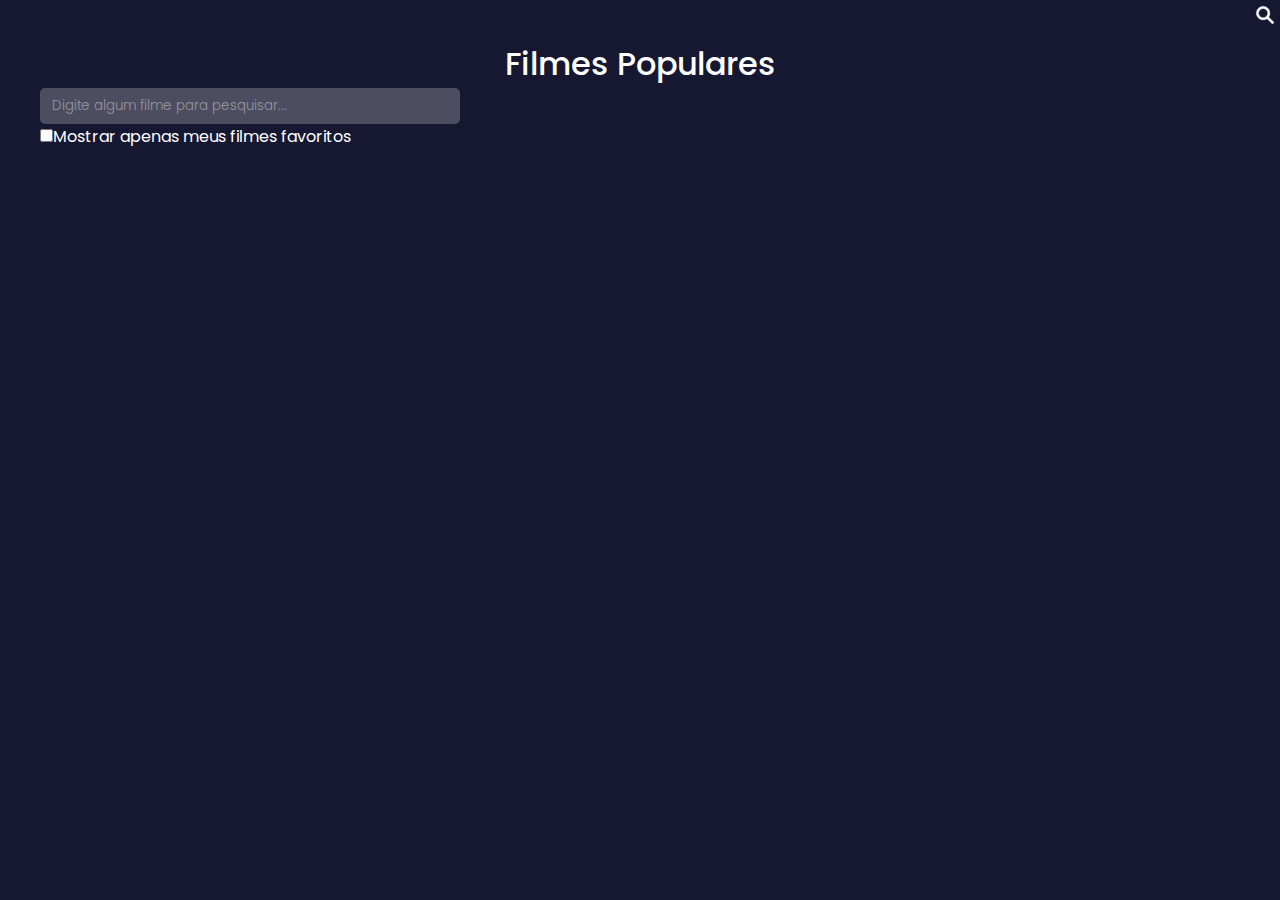
==== desafiosAlura/apiFilmes/index.html @ e4bb785e "estrutura" ====
<!DOCTYPE html>
<html lang="en">
<head>
    <meta charset="UTF-8">
    <meta http-equiv="X-UA-Compatible" content="IE=edge">
    <meta name="viewport" content="width=device-width, initial-scale=1.0">
    <title>API Filmes</title>
    <link rel="stylesheet" href="style.css">

    <link rel="preconnect" href="https://fonts.googleapis.com">
    <link rel="preconnect" href="https://fonts.gstatic.com" crossorigin>
    <link href="https://fonts.googleapis.com/css2?family=Poppins:ital,wght@0,100;0,200;0,300;0,400;0,500;0,600;0,700;0,800;1,100;1,200;1,300;1,400;1,500;1,600;1,700;1,800;1,900&display=swap" rel="stylesheet">
</head>

<body>
    <div class="container">
        <h1>Filmes Populares</h1>
        <div class="boxSearch">
            <input type="text" placeholder="Digite algum filme para pesquisar...">
                <img class="boxSearch__icon" src="./searchIcon.png"/>
            </input>
        </div>
        <input type="checkbox">Mostrar apenas meus filmes favoritos</input>

        <section class="boxFilmes">

        </section>
    </div>
</body>
</html>
---- desafiosAlura/apiFilmes/style.css ----
*{
    margin: 0;
    padding: 0;
    box-sizing: border-box;
    font-family: 'Poppins', sans-serif;
}
.container{
    width: 100%;
    height: 100vh;
    background-color: #161730;
    color: #fff;
    padding: 40px;
}
.container h1{
    font-weight: 500;
    text-align: center;
}

.boxSearch input{
    position: relative;
    background-color: #ffffff3c;
    border: none;
    border-radius: 5px;
    padding: 8px 12px;
    width: 420px;
    color: #fff;
}
.boxSearch__icon{
    position: absolute;
    width: 30px;
    top: 0;
    width: 30px;
    right: 0;
}

.boxSearch input:focus{
    outline: 1px solid  #ffffff60;
}

.boxSearch input::placeholder{
    color: #ffffff6a;
    font-weight: 300;
}
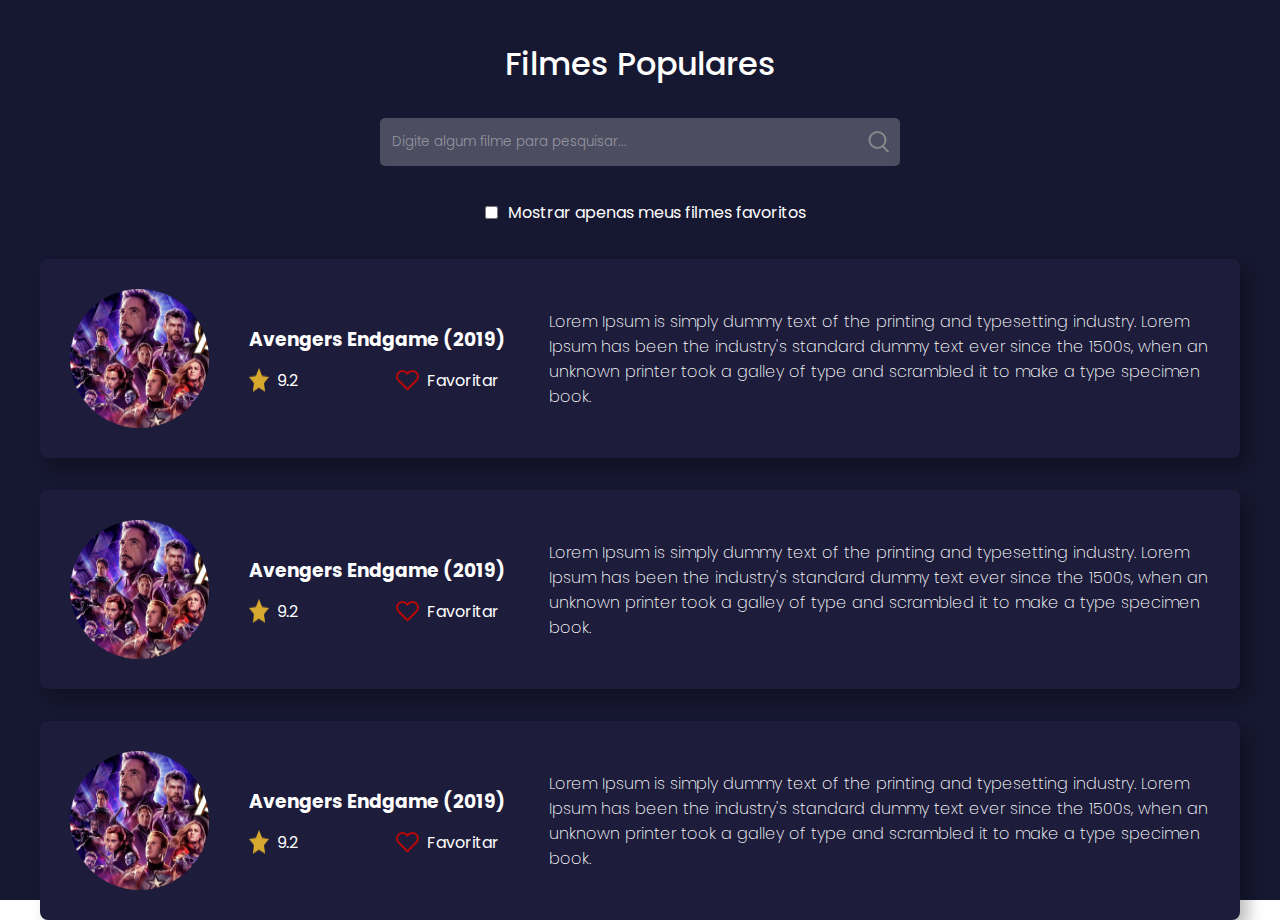
==== commit 31d92766: "style" ====
--- a/desafiosAlura/apiFilmes/index.html
+++ b/desafiosAlura/apiFilmes/index.html
@@ -17,14 +17,93 @@
         <h1>Filmes Populares</h1>
         <div class="boxSearch">
             <input type="text" placeholder="Digite algum filme para pesquisar...">
-                <img class="boxSearch__icon" src="./searchIcon.png"/>
+                <svg class="boxSearch__icon" width="21" height="22" viewBox="0 0 21 22" fill="none" xmlns="http://www.w3.org/2000/svg">
+                    <path d="M9 17C13.4183 17 17 13.4183 17 9C17 4.58172 13.4183 1 9 1C4.58172 1 1 4.58172 1 9C1 13.4183 4.58172 17 9 17Z" stroke="#8A8A8A" stroke-width="2" stroke-linecap="round" stroke-linejoin="round"/>
+                    <path d="M19.35 20.35L15 16" stroke="#8A8A8A" stroke-width="2" stroke-linecap="round" stroke-linejoin="round"/>
+                </svg>
             </input>
         </div>
-        <input type="checkbox">Mostrar apenas meus filmes favoritos</input>
+
+        <div class="boxCheck">
+            <input class="boxCheck" type="checkbox" id="checkFilm"/>
+            <label for="checkFilm">Mostrar apenas meus filmes favoritos</label>
+        </div>
 
         <section class="boxFilmes">
+            <div class="boxFilmes__content contentImg">
+                <img src="./img/image1.png" alt="">
+            </div>
+            <div class="boxFilmes__content contentMain__info">
+                <h3>Avengers Endgame (2019)</h3>
+                <div class="favoritar">
+                    <div>
+                        <img src="./img/Star.png" alt="">
+                        <span>9.2</span>
+                    </div>
+                    <div>
+                        <img src="./img/Heart.svg" alt="">
+                        <span>Favoritar</span>
+                    </div>
+                </div>
+            </div>
+            <div class="boxFilmes__content contentInfo">
+                <p>
+                    Lorem Ipsum is simply dummy text of the printing and typesetting industry. Lorem Ipsum has been the industry's standard dummy text ever since the 1500s, when an unknown printer took a galley of type and scrambled it to make a type specimen book.
+                </p>
+            </div>
+        </section>
 
+        <section class="boxFilmes">
+            <div class="boxFilmes__content contentImg">
+                <img src="./img/image1.png" alt="">
+            </div>
+            <div class="boxFilmes__content contentMain__info">
+                <h3>Avengers Endgame (2019)</h3>
+                <div class="favoritar">
+                    <div>
+                        <img src="./img/Star.png" alt="">
+                        <span>9.2</span>
+                    </div>
+                    <div>
+                        <img src="./img/Heart.svg" alt="">
+                        <span>Favoritar</span>
+                    </div>
+                </div>
+            </div>
+            <div class="boxFilmes__content contentInfo">
+                <p>
+                    Lorem Ipsum is simply dummy text of the printing and typesetting industry. Lorem Ipsum has been the industry's standard dummy text ever since the 1500s, when an unknown printer took a galley of type and scrambled it to make a type specimen book.
+                </p>
+            </div>
         </section>
+
+        <section class="boxFilmes">
+            <div class="boxFilmes__content contentImg">
+                <img src="./img/image1.png" alt="">
+            </div>
+            <div class="boxFilmes__content contentMain__info">
+                <h3>Avengers Endgame (2019)</h3>
+                <div class="favoritar">
+                    <div>
+                        <img src="./img/Star.png" alt="">
+                        <span>9.2</span>
+                    </div>
+                    <div>
+                        <img src="./img/Heart.svg" alt="">
+                        <span>Favoritar</span>
+                    </div>
+                </div>
+            </div>
+            <div class="boxFilmes__content contentInfo">
+                <p>
+                    Lorem Ipsum is simply dummy text of the printing and typesetting industry. Lorem Ipsum has been the industry's standard dummy text ever since the 1500s, when an unknown printer took a galley of type and scrambled it to make a type specimen book.
+                </p>
+            </div>
+        </section>
+
+       
     </div>
+
+    <script src="script.js"></script>
 </body>
 </html>--- a/desafiosAlura/apiFilmes/style.css
+++ b/desafiosAlura/apiFilmes/style.css
@@ -14,30 +14,103 @@
 .container h1{
     font-weight: 500;
     text-align: center;
+    margin-bottom: 20px;
+}
+
+.boxSearch{
+    /* border: 1px solid red; */
+    width: 520px;
+    position: relative;
+    margin: 30px auto;
 }
 
 .boxSearch input{
-    position: relative;
     background-color: #ffffff3c;
     border: none;
     border-radius: 5px;
-    padding: 8px 12px;
-    width: 420px;
+    padding: 14px 40px 14px 12px ;
+    width: 520px;
     color: #fff;
 }
 .boxSearch__icon{
     position: absolute;
     width: 30px;
-    top: 0;
+    top: 50%;
+    transform: translateY(-50%);
     width: 30px;
-    right: 0;
+    right: 6px;
 }
 
-.boxSearch input:focus{
-    outline: 1px solid  #ffffff60;
-}
+.boxSearch input:focus { outline: 1px solid  #ffffff60; }
+
+input[type=checkbox] { margin: 10px; }
 
 .boxSearch input::placeholder{
     color: #ffffff6a;
     font-weight: 300;
-}+}
+
+.boxCheck { 
+    display: flex;
+    justify-content: center;
+    align-items: center;
+    margin-bottom: 30px;
+}
+
+.boxFilmes{
+    display: flex;
+    background-color: #1D1C3B ;
+    padding: 30px;
+    border-radius: 8px;
+    margin-bottom: 32px;
+    box-shadow: 8px 9px 16px #00000044;
+}
+
+.contentImg{
+    border-radius: 50%;
+    overflow: hidden;
+    height: 139px;
+    width: 139px;
+    min-width: 139px;
+}
+
+.contentMain__info{ 
+    display: flex;
+    flex-direction: column;
+    justify-content: center;
+    width: 35%;
+    min-width: 300px;
+    margin-left: 40px;
+    max-width: 400px;
+}
+
+.contentInfo{ 
+    display: flex;
+    align-items: center;
+}
+
+.contentImg img{
+    height: 139px;
+    width: 139px;
+}
+
+.boxFilmes p { font-weight: 200; }
+
+.favoritar{
+    display: flex;
+    justify-content: space-between;
+    padding-right: 50px;
+    min-width: 300px;
+    margin-top: 14px;
+}
+
+.favoritar div{
+    display: flex;
+    justify-content: center;
+}
+
+
+.favoritar div img{
+    margin-right: 8px;
+}
+
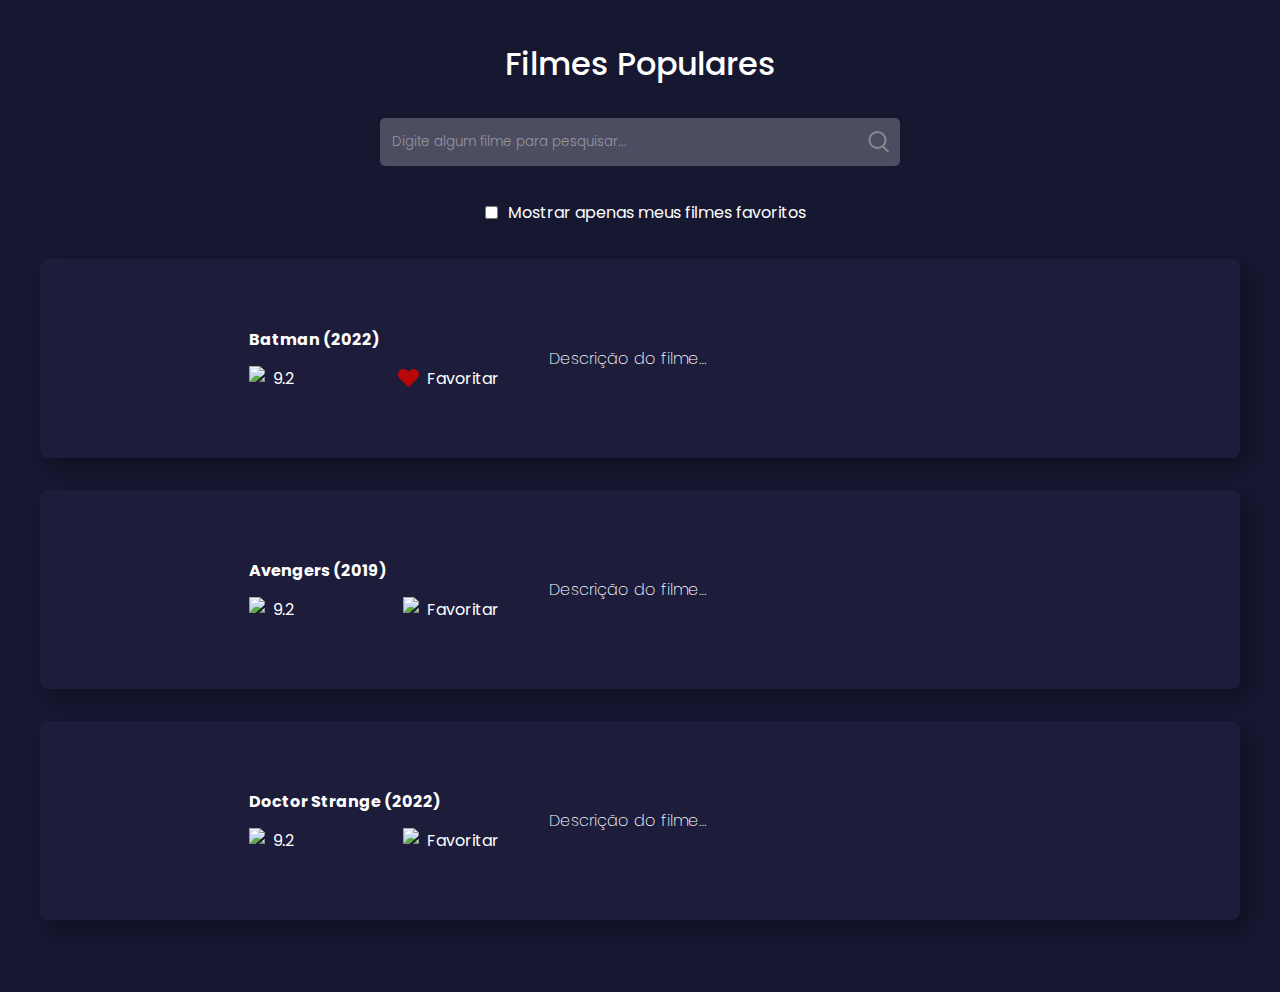
==== commit 68534f19: "dados estaticos" ====
--- a/desafiosAlura/apiFilmes/index.html
+++ b/desafiosAlura/apiFilmes/index.html
@@ -29,7 +29,7 @@
             <label for="checkFilm">Mostrar apenas meus filmes favoritos</label>
         </div>
 
-        <section class="boxFilmes">
+        <!-- <section class="boxFilmes">
             <div class="boxFilmes__content contentImg">
                 <img src="./img/image1.png" alt="">
             </div>
@@ -99,9 +99,8 @@
                     Lorem Ipsum is simply dummy text of the printing and typesetting industry. Lorem Ipsum has been the industry's standard dummy text ever since the 1500s, when an unknown printer took a galley of type and scrambled it to make a type specimen book.
                 </p>
             </div>
-        </section>
+        </section> -->
 
-       
     </div>
 
     <script src="script.js"></script>
--- a/desafiosAlura/apiFilmes/style.css
+++ b/desafiosAlura/apiFilmes/style.css
@@ -6,7 +6,7 @@
 }
 .container{
     width: 100%;
-    height: 100vh;
+    min-height: 100vh;
     background-color: #161730;
     color: #fff;
     padding: 40px;
@@ -79,9 +79,9 @@
     flex-direction: column;
     justify-content: center;
     width: 35%;
-    min-width: 300px;
+    min-width: 250px;
     margin-left: 40px;
-    max-width: 400px;
+    max-width: 350px;
 }
 
 .contentInfo{ 
@@ -89,10 +89,10 @@
     align-items: center;
 }
 
-.contentImg img{
-    height: 139px;
-    width: 139px;
+.boxFilmes__content {
+    display: flex;
 }
+.contentImg img { width: 139px; }
 
 .boxFilmes p { font-weight: 200; }
 
@@ -104,7 +104,12 @@
     margin-top: 14px;
 }
 
-.favoritar div{
+.favoritar .favoritar_estrela{
+    display: flex;
+    justify-content: center;
+}
+
+.favoritar .favoritar_coracao{
     display: flex;
     justify-content: center;
 }
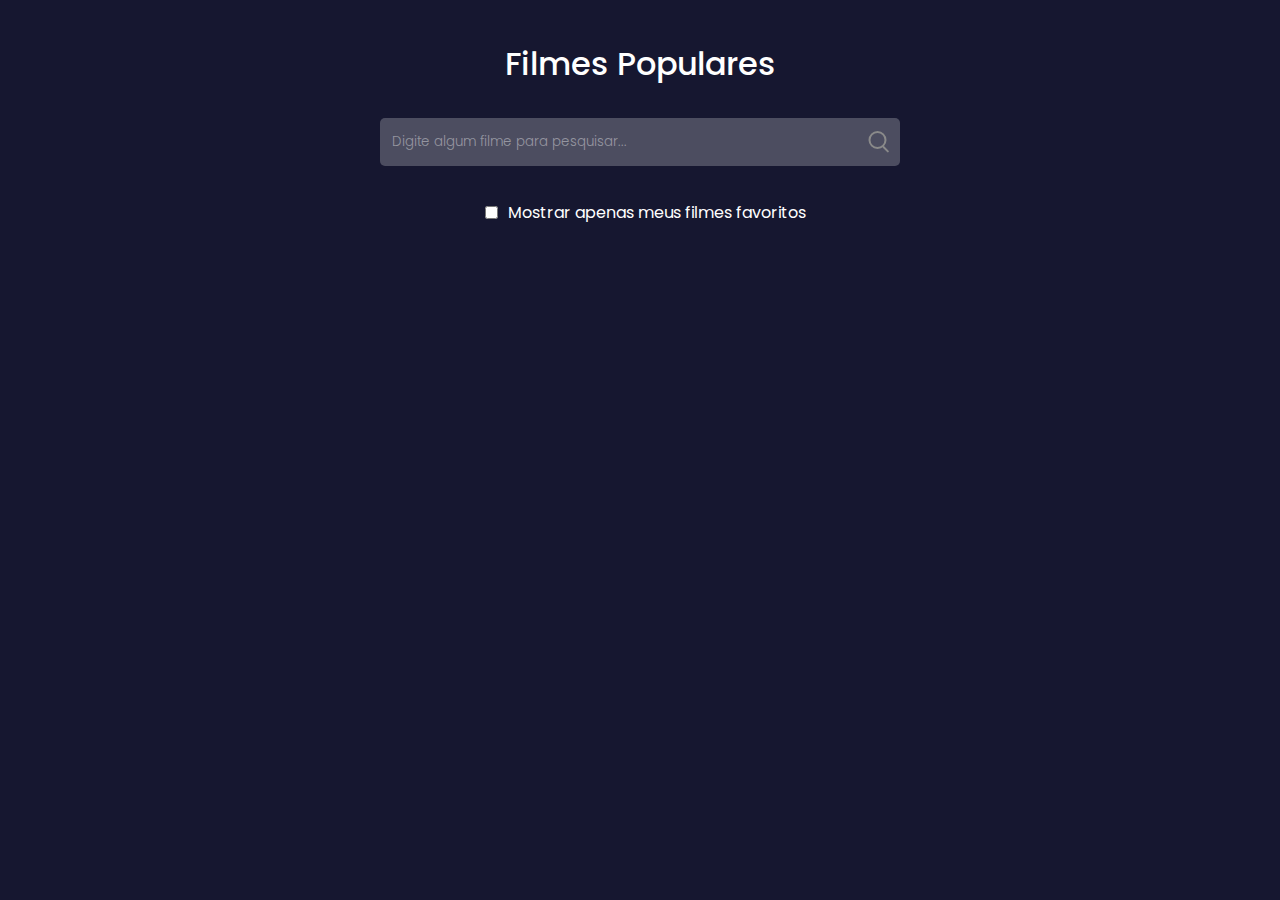
==== commit 0c273a0a: "consumindo a api" ====
--- a/desafiosAlura/apiFilmes/index.html
+++ b/desafiosAlura/apiFilmes/index.html
@@ -51,56 +51,7 @@
                     Lorem Ipsum is simply dummy text of the printing and typesetting industry. Lorem Ipsum has been the industry's standard dummy text ever since the 1500s, when an unknown printer took a galley of type and scrambled it to make a type specimen book.
                 </p>
             </div>
-        </section>
-
-        <section class="boxFilmes">
-            <div class="boxFilmes__content contentImg">
-                <img src="./img/image1.png" alt="">
-            </div>
-            <div class="boxFilmes__content contentMain__info">
-                <h3>Avengers Endgame (2019)</h3>
-                <div class="favoritar">
-                    <div>
-                        <img src="./img/Star.png" alt="">
-                        <span>9.2</span>
-                    </div>
-                    <div>
-                        <img src="./img/Heart.svg" alt="">
-                        <span>Favoritar</span>
-                    </div>
-                </div>
-            </div>
-            <div class="boxFilmes__content contentInfo">
-                <p>
-                    Lorem Ipsum is simply dummy text of the printing and typesetting industry. Lorem Ipsum has been the industry's standard dummy text ever since the 1500s, when an unknown printer took a galley of type and scrambled it to make a type specimen book.
-                </p>
-            </div>
-        </section>
-
-        <section class="boxFilmes">
-            <div class="boxFilmes__content contentImg">
-                <img src="./img/image1.png" alt="">
-            </div>
-            <div class="boxFilmes__content contentMain__info">
-                <h3>Avengers Endgame (2019)</h3>
-                <div class="favoritar">
-                    <div>
-                        <img src="./img/Star.png" alt="">
-                        <span>9.2</span>
-                    </div>
-                    <div>
-                        <img src="./img/Heart.svg" alt="">
-                        <span>Favoritar</span>
-                    </div>
-                </div>
-            </div>
-            <div class="boxFilmes__content contentInfo">
-                <p>
-                    Lorem Ipsum is simply dummy text of the printing and typesetting industry. Lorem Ipsum has been the industry's standard dummy text ever since the 1500s, when an unknown printer took a galley of type and scrambled it to make a type specimen book.
-                </p>
-            </div>
         </section> -->
-
     </div>
 
     <script src="script.js"></script>
--- a/desafiosAlura/apiFilmes/style.css
+++ b/desafiosAlura/apiFilmes/style.css
@@ -59,10 +59,11 @@
 
 .boxFilmes{
     display: flex;
+    width: 90%;
     background-color: #1D1C3B ;
     padding: 30px;
     border-radius: 8px;
-    margin-bottom: 32px;
+    margin: 0 auto 32px auto;
     box-shadow: 8px 9px 16px #00000044;
 }
 
@@ -72,16 +73,17 @@
     height: 139px;
     width: 139px;
     min-width: 139px;
+    margin: auto 0;
 }
 
 .contentMain__info{ 
     display: flex;
     flex-direction: column;
     justify-content: center;
-    width: 35%;
-    min-width: 250px;
+    min-width: 240px;
     margin-left: 40px;
     max-width: 350px;
+    margin-right: 15px;
 }
 
 .contentInfo{ 
@@ -94,14 +96,16 @@
 }
 .contentImg img { width: 139px; }
 
-.boxFilmes p { font-weight: 200; }
+.boxFilmes p { font-weight: 200; font-size: 14px; }
 
 .favoritar{
     display: flex;
     justify-content: space-between;
     padding-right: 50px;
-    min-width: 300px;
+    max-width: 220px;
+    min-width: 200px;
     margin-top: 14px;
+    font-size: 12px;
 }
 
 .favoritar .favoritar_estrela{
